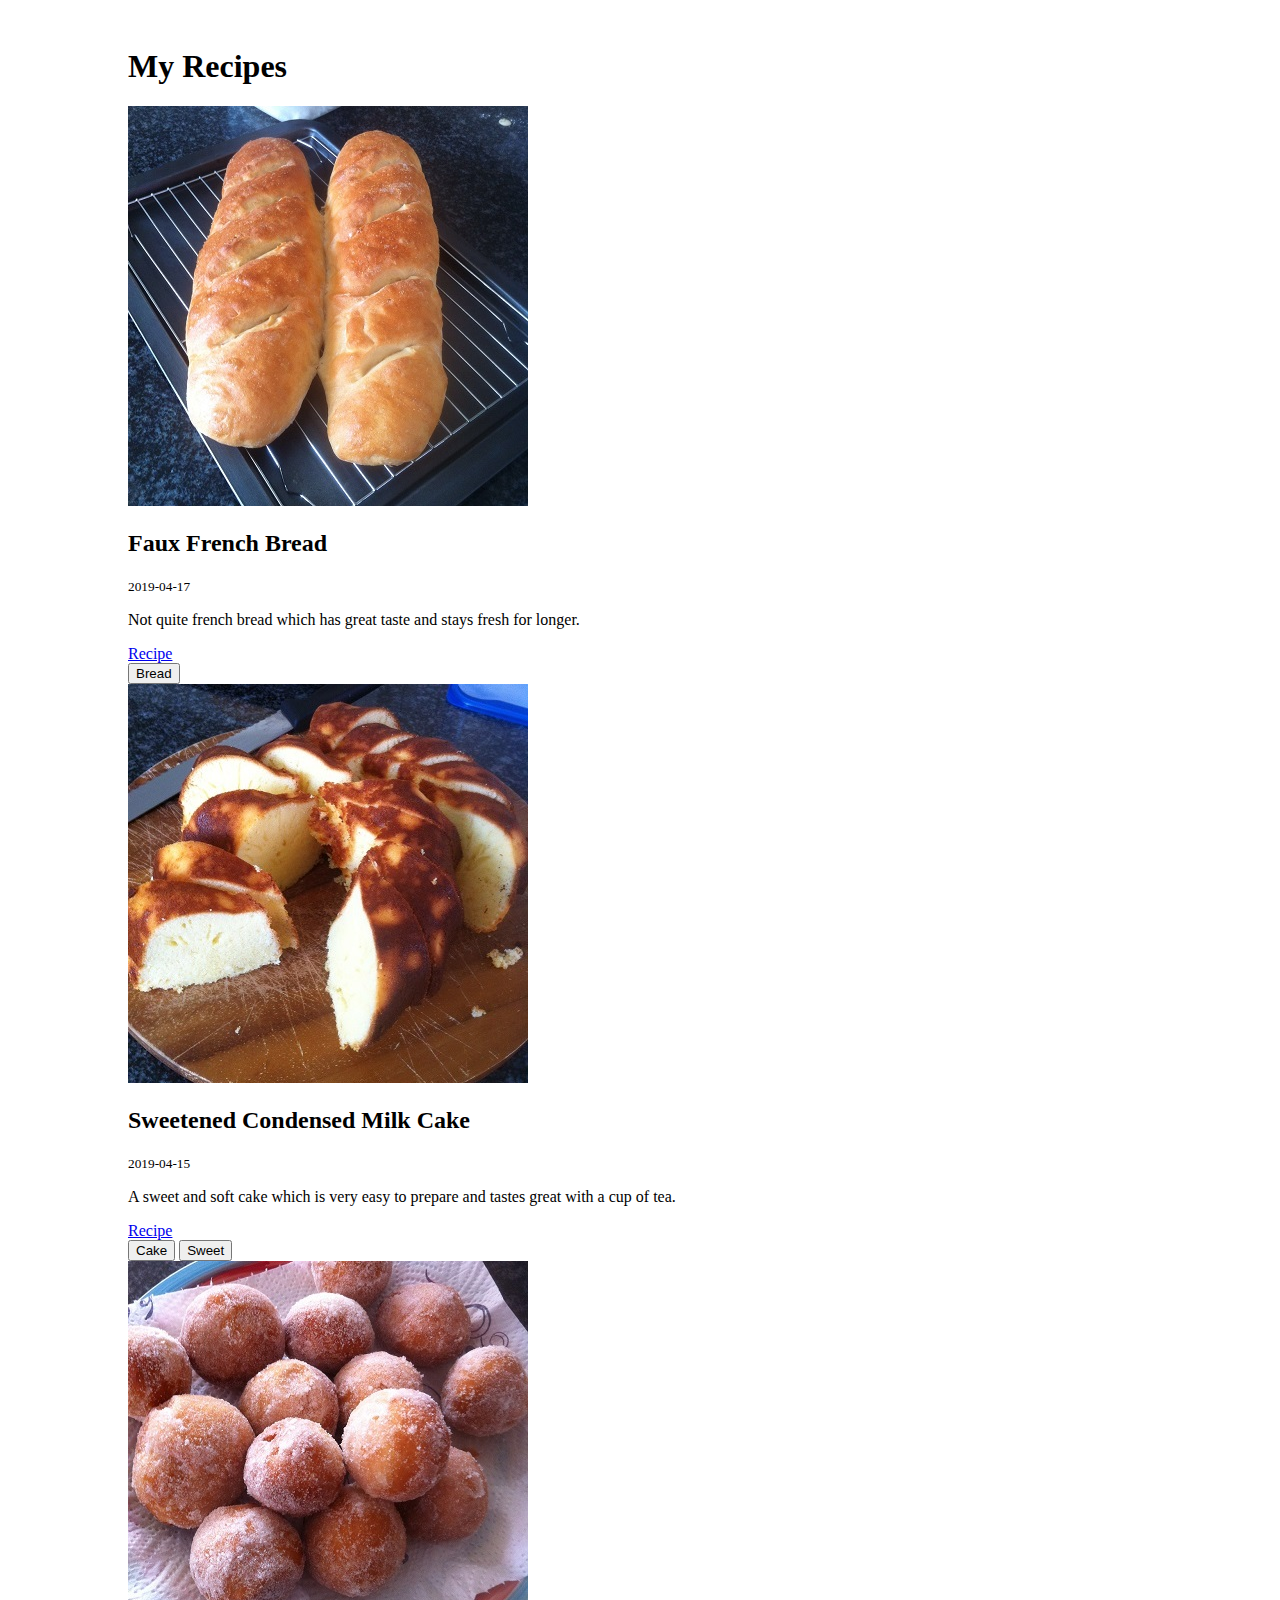
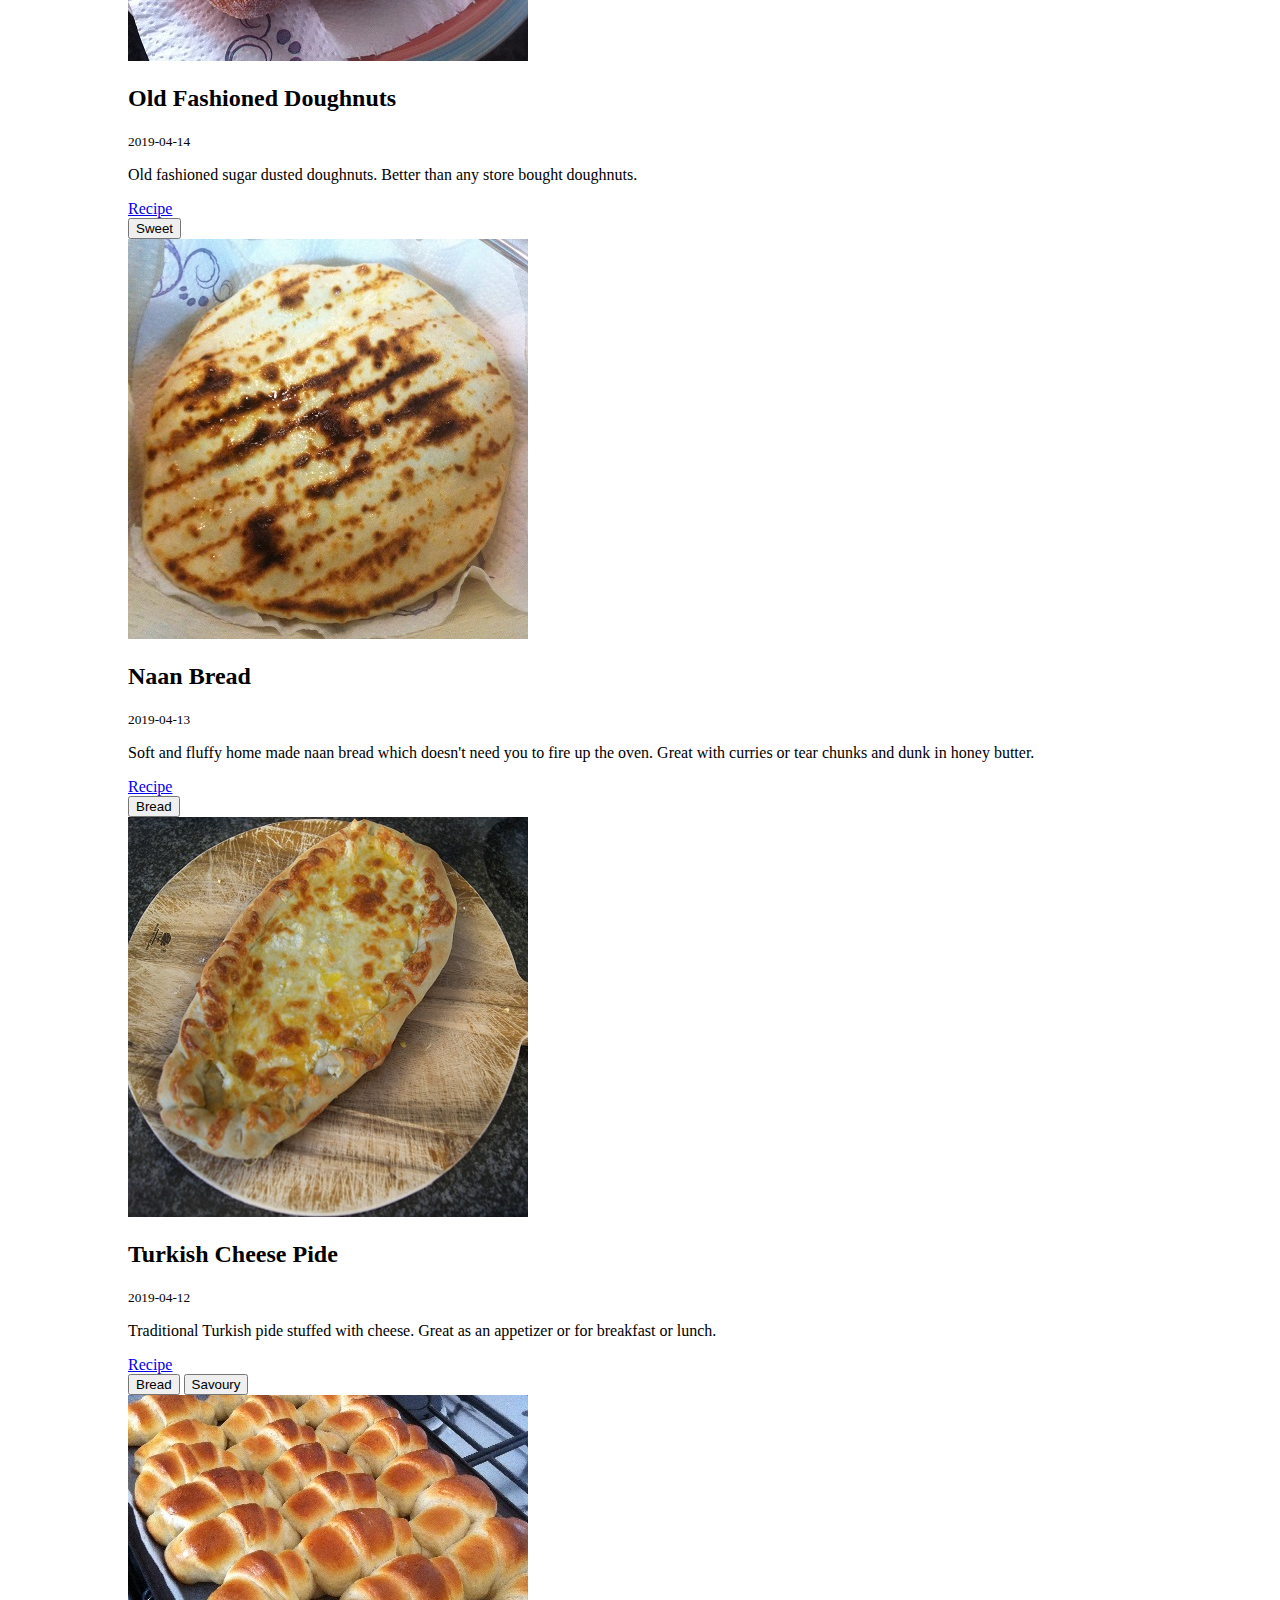
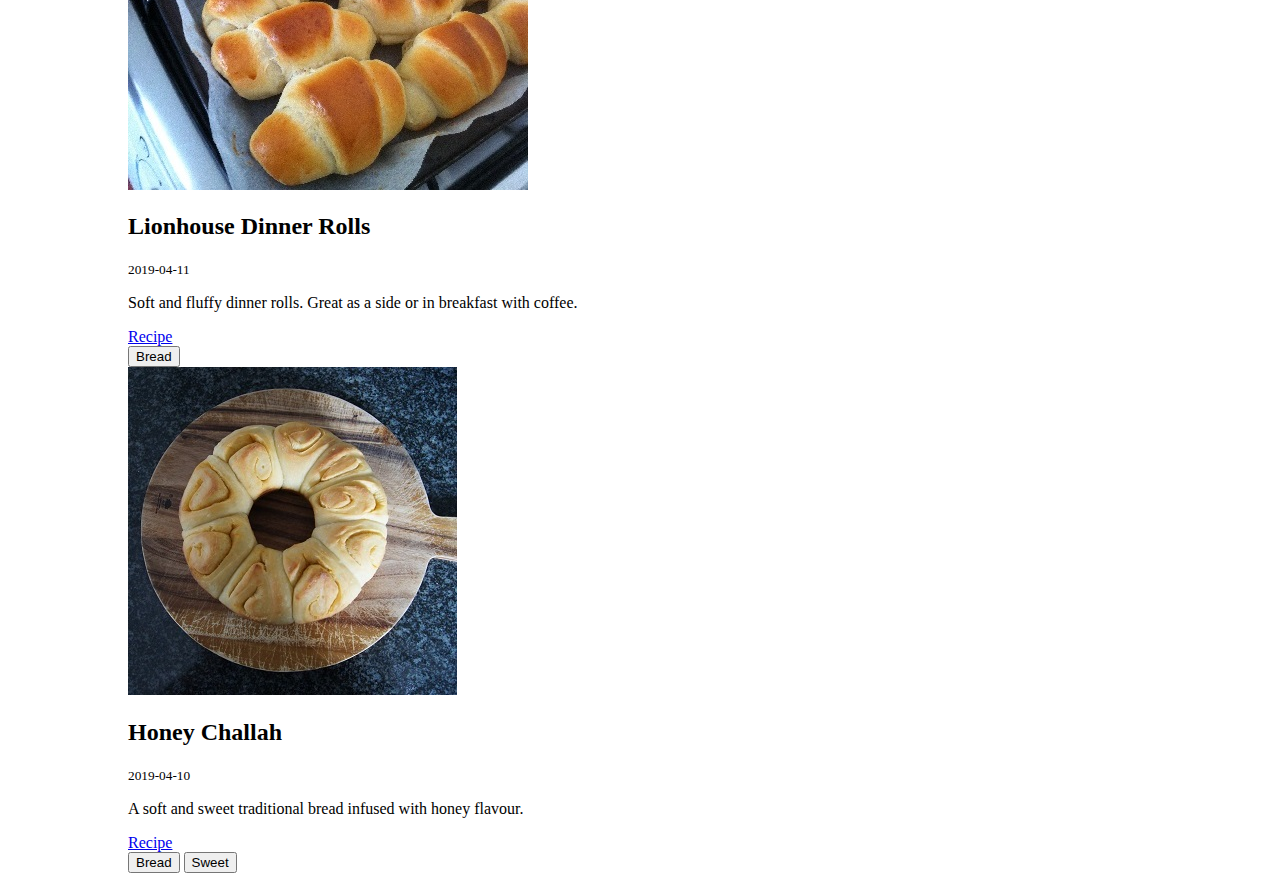
==== index.html @ b2ab105f "gh pages" ====
<!DOCTYPE html>

<html lang="en">
<head>
    <meta charset="UTF-8">
    <meta name="viewport" content="width=device-width, initial-scale=1.0">
    <meta http-equiv="X-UA-Compatible" content="ie=edge">
    <title>My Recipes</title>
    <style>
        .container {
            width: 80%;
            margin: auto;
            margin-top: 3em;
        }
    </style>
</head>
<body class="container">
    
    

<h1>My Recipes</h1>

<div class="flex three demo">



    <div>

        <article class="card">
            <header>
                <img src="img/bread.jpg">
            </header>
            <footer>
                <h2>Faux French Bread</h2>
                <small>2019-04-17</small>
                <p>
                    Not quite french bread which has great taste and stays fresh for longer.
                </p>
                <a class="button" href="posts/french-bread.html">Recipe</a>
                <br>
                
                
                    <button class="shyButton mybutton">Bread</button>
                
            </footer>
            
        </article>

    </div>




    <div>

        <article class="card">
            <header>
                <img src="img/cond-milk-cake.jpg">
            </header>
            <footer>
                <h2>Sweetened Condensed Milk Cake</h2>
                <small>2019-04-15</small>
                <p>
                    A sweet and soft cake which is very easy to prepare and tastes great with a cup of tea.
                </p>
                <a class="button" href="posts/condensed-milk-cake.html">Recipe</a>
                <br>
                
                
                    <button class="shyButton mybutton">Cake</button>
                
                    <button class="shyButton mybutton"> Sweet</button>
                
            </footer>
            
        </article>

    </div>




    <div>

        <article class="card">
            <header>
                <img src="img/doughnuts.jpg">
            </header>
            <footer>
                <h2>Old Fashioned Doughnuts</h2>
                <small>2019-04-14</small>
                <p>
                    Old fashioned sugar dusted doughnuts. Better than any store bought doughnuts.
                </p>
                <a class="button" href="posts/doughnuts.html">Recipe</a>
                <br>
                
                
                    <button class="shyButton mybutton">Sweet</button>
                
            </footer>
            
        </article>

    </div>




    <div>

        <article class="card">
            <header>
                <img src="img/naan.jpg">
            </header>
            <footer>
                <h2>Naan Bread</h2>
                <small>2019-04-13</small>
                <p>
                    Soft and fluffy home made naan bread which doesn't need you to fire up the oven. Great with curries or tear chunks and dunk in honey butter.
                </p>
                <a class="button" href="posts/naan.html">Recipe</a>
                <br>
                
                
                    <button class="shyButton mybutton">Bread</button>
                
            </footer>
            
        </article>

    </div>




    <div>

        <article class="card">
            <header>
                <img src="img/pide.jpg">
            </header>
            <footer>
                <h2>Turkish Cheese Pide</h2>
                <small>2019-04-12</small>
                <p>
                    Traditional Turkish pide stuffed with cheese. Great as an appetizer or for breakfast or lunch.
                </p>
                <a class="button" href="posts/turkish-pide.html">Recipe</a>
                <br>
                
                
                    <button class="shyButton mybutton">Bread</button>
                
                    <button class="shyButton mybutton"> Savoury</button>
                
            </footer>
            
        </article>

    </div>




    <div>

        <article class="card">
            <header>
                <img src="img/rolls.jpg">
            </header>
            <footer>
                <h2>Lionhouse Dinner Rolls</h2>
                <small>2019-04-11</small>
                <p>
                    Soft and fluffy dinner rolls. Great as a side or in breakfast with coffee.
                </p>
                <a class="button" href="posts/lionhouse-rolls.html">Recipe</a>
                <br>
                
                
                    <button class="shyButton mybutton">Bread</button>
                
            </footer>
            
        </article>

    </div>




    <div>

        <article class="card">
            <header>
                <img src="img/challah.jpg">
            </header>
            <footer>
                <h2>Honey Challah</h2>
                <small>2019-04-10</small>
                <p>
                    A soft and sweet traditional bread infused with honey flavour.
                </p>
                <a class="button" href="posts/honey-challah.html">Recipe</a>
                <br>
                
                
                    <button class="shyButton mybutton">Bread</button>
                
                    <button class="shyButton mybutton"> Sweet</button>
                
            </footer>
            
        </article>

    </div>




</div>



    <br>

</body>
</html>
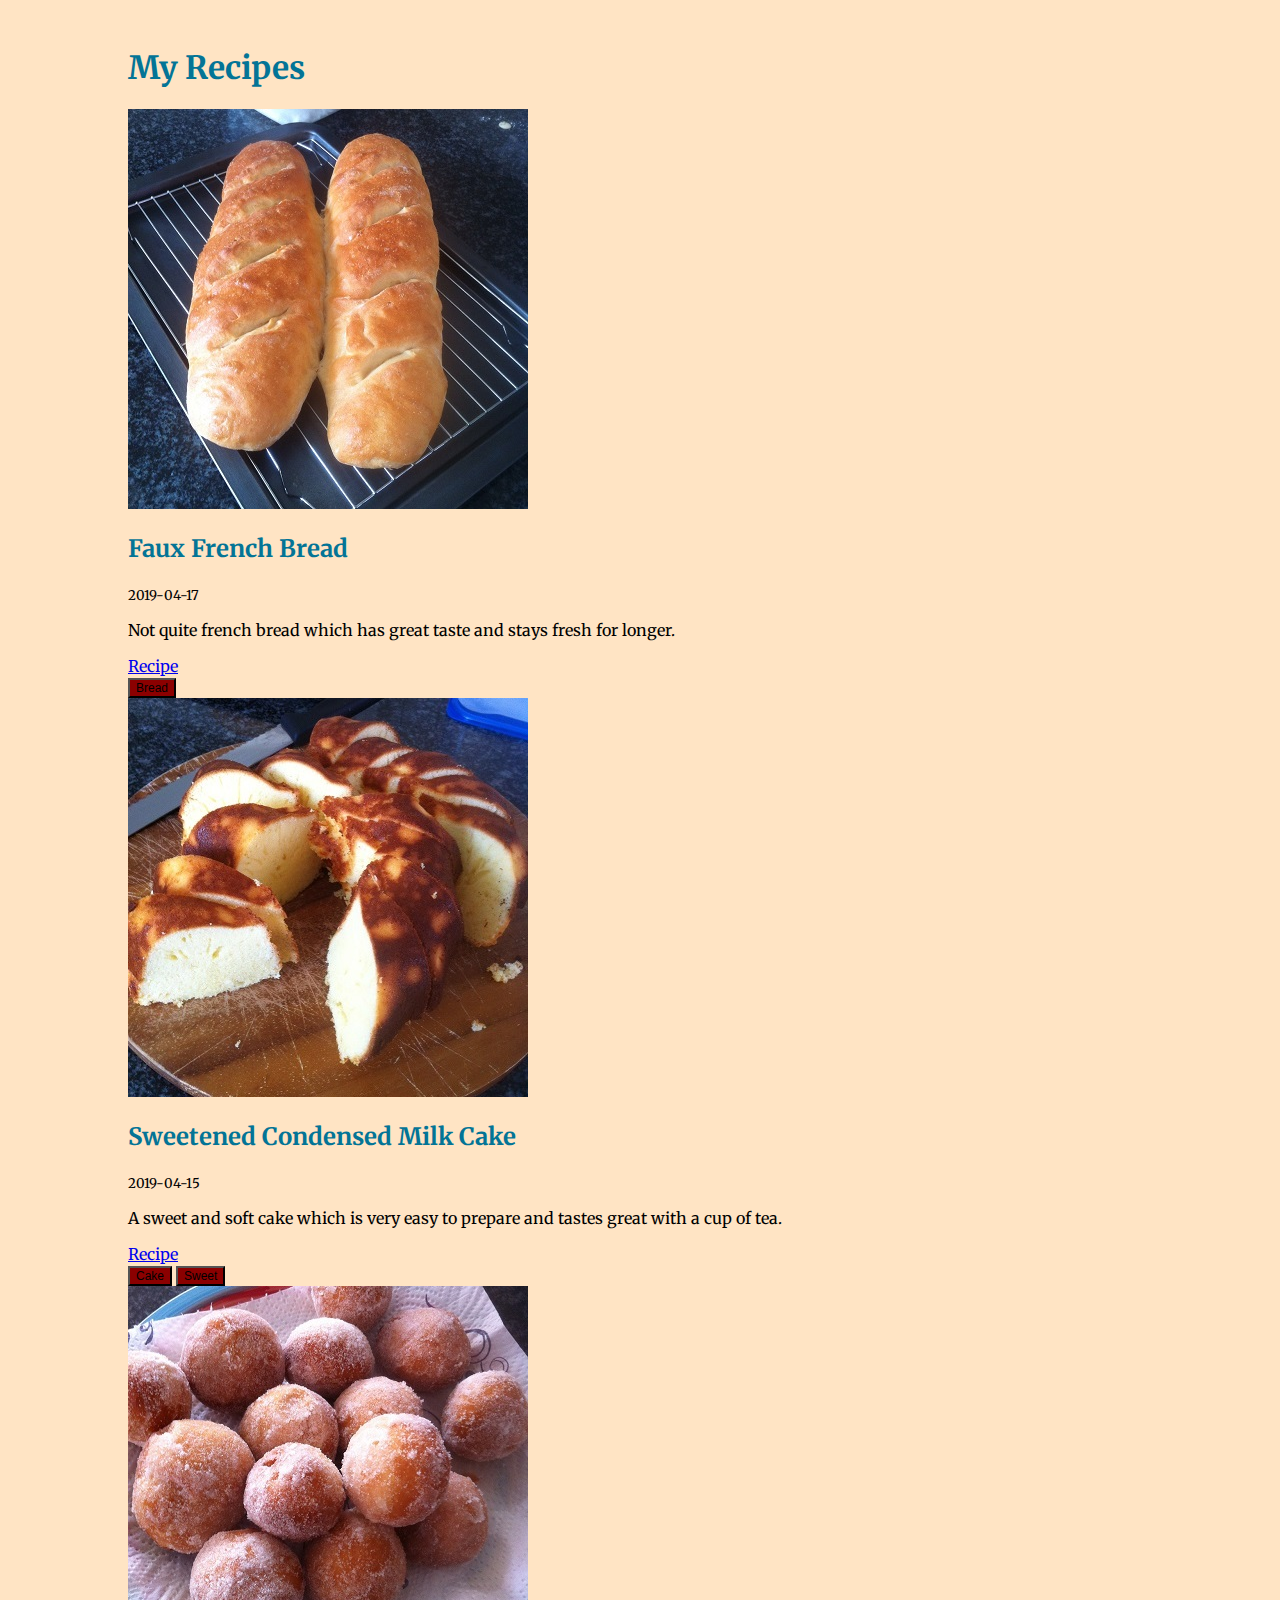
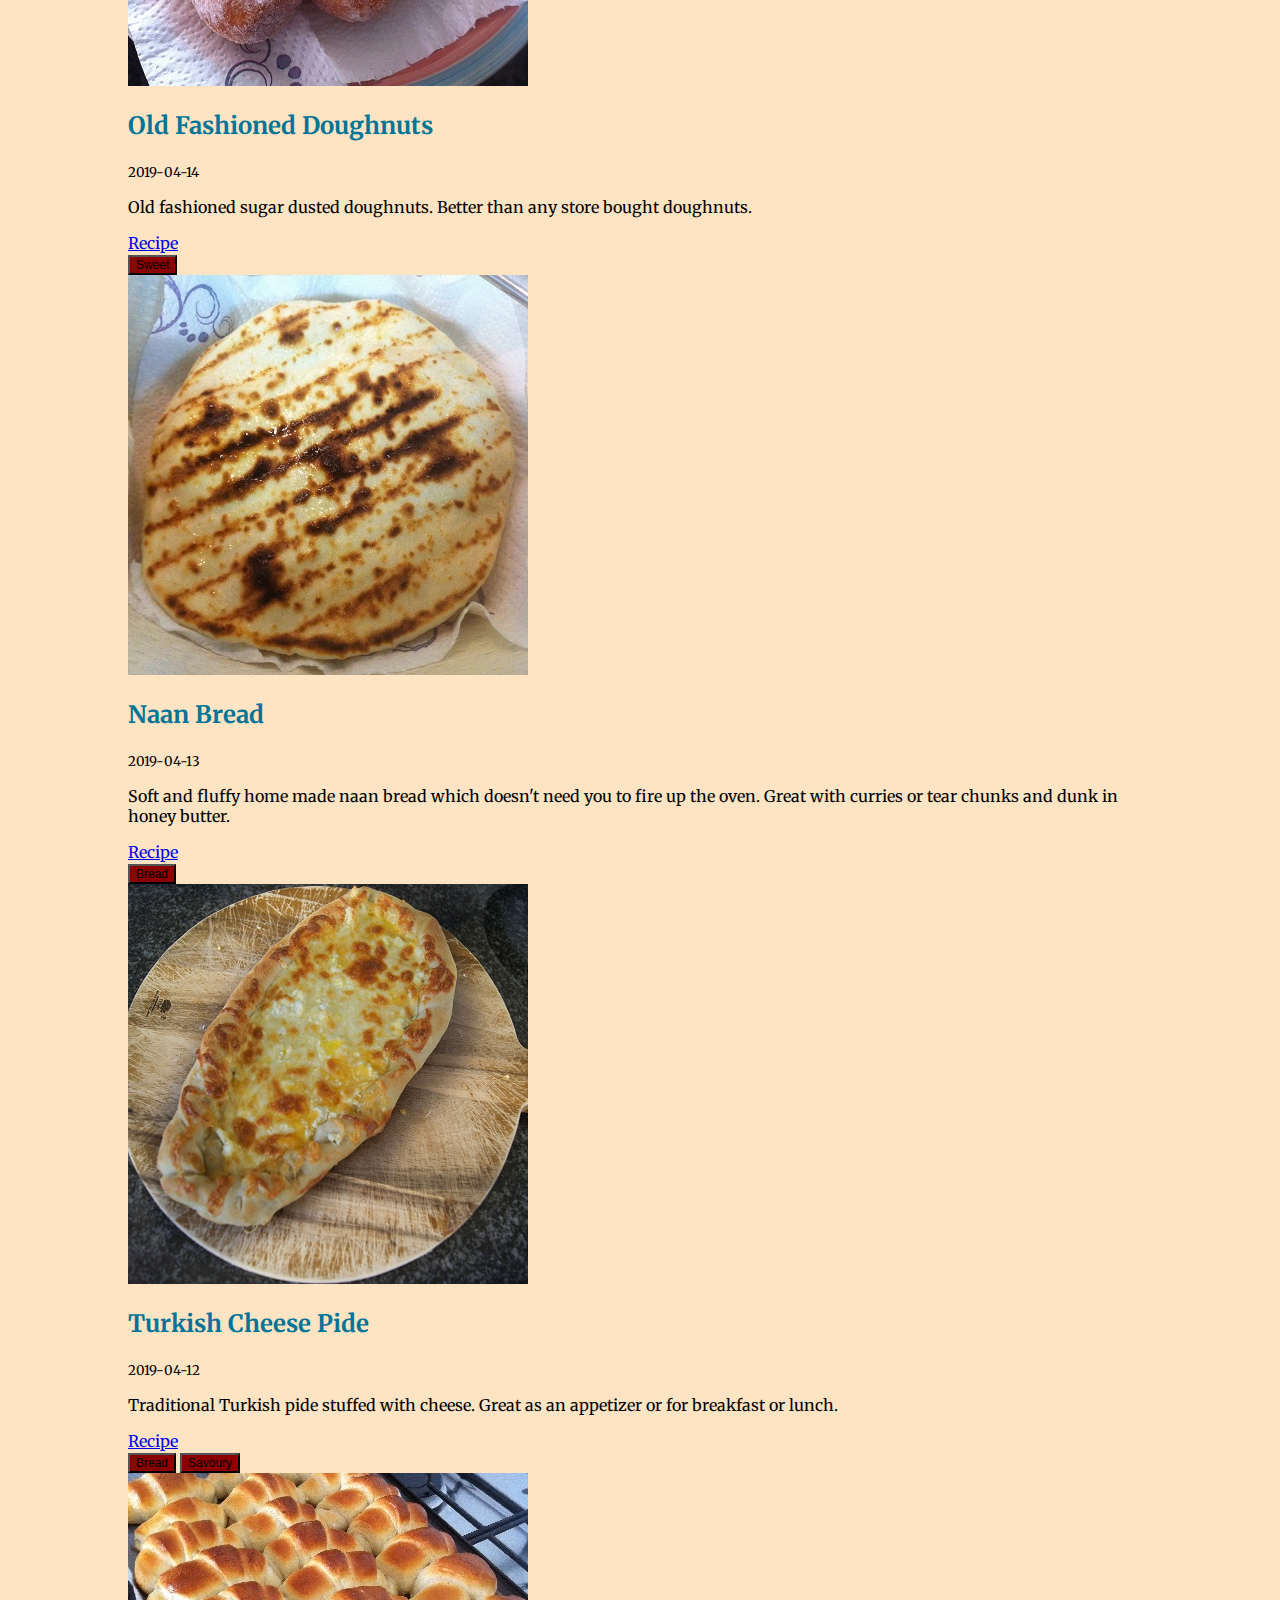
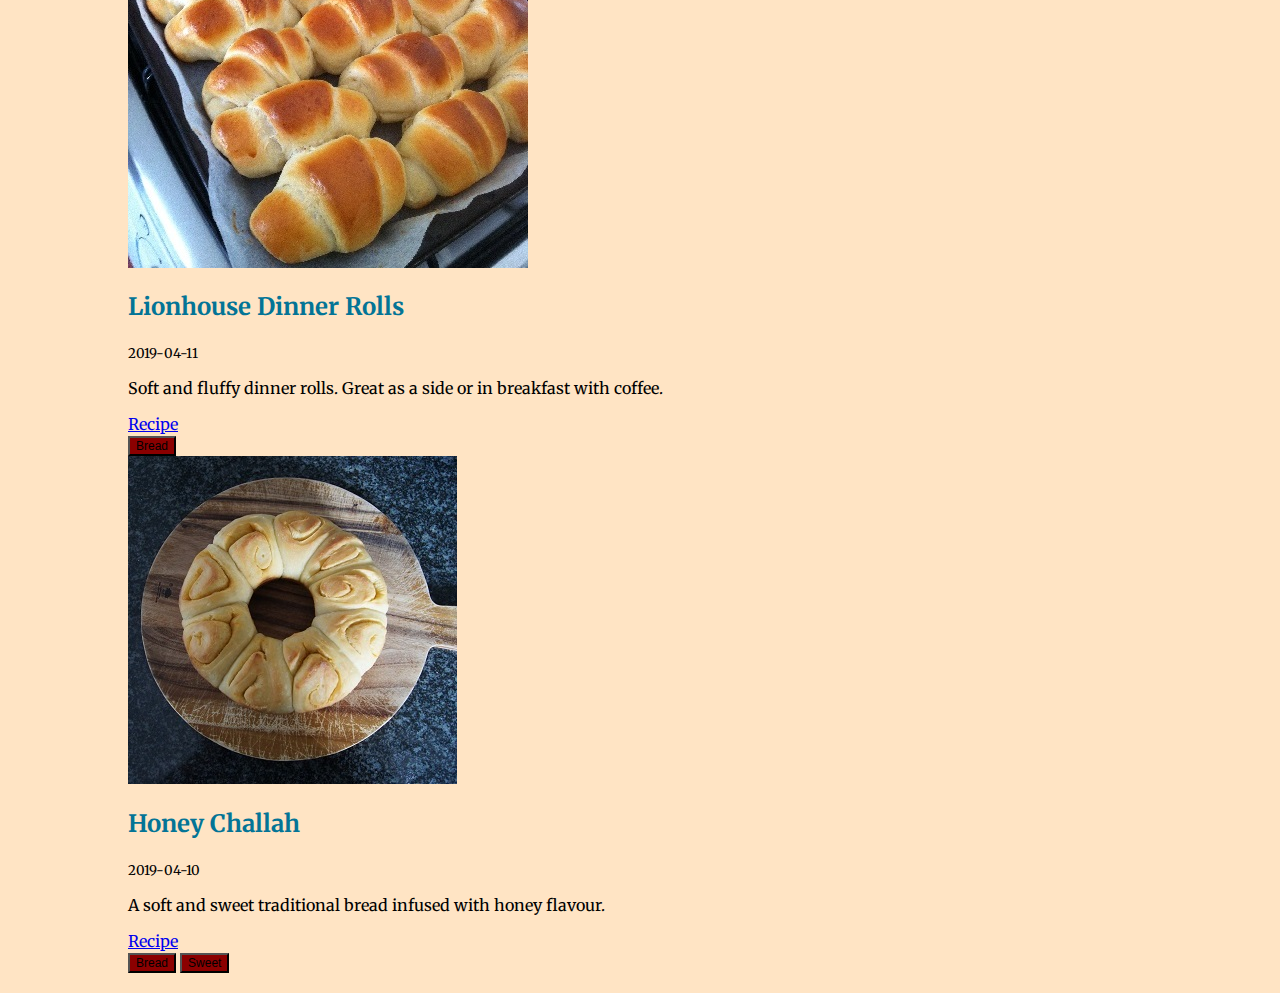
==== commit 9cced2a6: "scss" ====
--- a/index.html
+++ b/index.html
@@ -5,14 +5,9 @@
     <meta charset="UTF-8">
     <meta name="viewport" content="width=device-width, initial-scale=1.0">
     <meta http-equiv="X-UA-Compatible" content="ie=edge">
+    <link href="https://fonts.googleapis.com/css?family=Merriweather:400,700&display=swap" rel="stylesheet">
     <title>My Recipes</title>
-    <style>
-        .container {
-            width: 80%;
-            margin: auto;
-            margin-top: 3em;
-        }
-    </style>
+    <link rel="stylesheet" href="css/styles.min.css">
 </head>
 <body class="container">
     
@@ -20,7 +15,7 @@
 
 <h1>My Recipes</h1>
 
-<div class="flex three demo">
+<div class="col-3">
 
 
 
@@ -30,7 +25,7 @@
             <header>
                 <img src="img/bread.jpg">
             </header>
-            <footer>
+            <main>
                 <h2>Faux French Bread</h2>
                 <small>2019-04-17</small>
                 <p>
@@ -42,7 +37,7 @@
                 
                     <button class="shyButton mybutton">Bread</button>
                 
-            </footer>
+            </main>
             
         </article>
 
@@ -57,7 +52,7 @@
             <header>
                 <img src="img/cond-milk-cake.jpg">
             </header>
-            <footer>
+            <main>
                 <h2>Sweetened Condensed Milk Cake</h2>
                 <small>2019-04-15</small>
                 <p>
@@ -71,7 +66,7 @@
                 
                     <button class="shyButton mybutton"> Sweet</button>
                 
-            </footer>
+            </main>
             
         </article>
 
@@ -86,7 +81,7 @@
             <header>
                 <img src="img/doughnuts.jpg">
             </header>
-            <footer>
+            <main>
                 <h2>Old Fashioned Doughnuts</h2>
                 <small>2019-04-14</small>
                 <p>
@@ -98,7 +93,7 @@
                 
                     <button class="shyButton mybutton">Sweet</button>
                 
-            </footer>
+            </main>
             
         </article>
 
@@ -113,7 +108,7 @@
             <header>
                 <img src="img/naan.jpg">
             </header>
-            <footer>
+            <main>
                 <h2>Naan Bread</h2>
                 <small>2019-04-13</small>
                 <p>
@@ -125,7 +120,7 @@
                 
                     <button class="shyButton mybutton">Bread</button>
                 
-            </footer>
+            </main>
             
         </article>
 
@@ -140,7 +135,7 @@
             <header>
                 <img src="img/pide.jpg">
             </header>
-            <footer>
+            <main>
                 <h2>Turkish Cheese Pide</h2>
                 <small>2019-04-12</small>
                 <p>
@@ -154,7 +149,7 @@
                 
                     <button class="shyButton mybutton"> Savoury</button>
                 
-            </footer>
+            </main>
             
         </article>
 
@@ -169,7 +164,7 @@
             <header>
                 <img src="img/rolls.jpg">
             </header>
-            <footer>
+            <main>
                 <h2>Lionhouse Dinner Rolls</h2>
                 <small>2019-04-11</small>
                 <p>
@@ -181,7 +176,7 @@
                 
                     <button class="shyButton mybutton">Bread</button>
                 
-            </footer>
+            </main>
             
         </article>
 
@@ -196,7 +191,7 @@
             <header>
                 <img src="img/challah.jpg">
             </header>
-            <footer>
+            <main>
                 <h2>Honey Challah</h2>
                 <small>2019-04-10</small>
                 <p>
@@ -210,7 +205,7 @@
                 
                     <button class="shyButton mybutton"> Sweet</button>
                 
-            </footer>
+            </main>
             
         </article>
 
--- a/css/styles.min.css
+++ b/css/styles.min.css
@@ -0,0 +1,2 @@
+@media screen and (min-width: 37.5em){display:-ms-grid;display:grid;-ms-grid-columns:1fr 1fr 1fr;grid-template-columns:1fr 1fr 1fr}body{background-color:bisque;font-family:"Merriweather",serif}h1,h2,h3{color:#037496}.container{width:80%;margin:auto;margin-top:3em}img{max-width:100%;height:auto}.mybutton{background-color:darkred;font-size:0.75em}
+/*# sourceMappingURL=styles.min.css.map */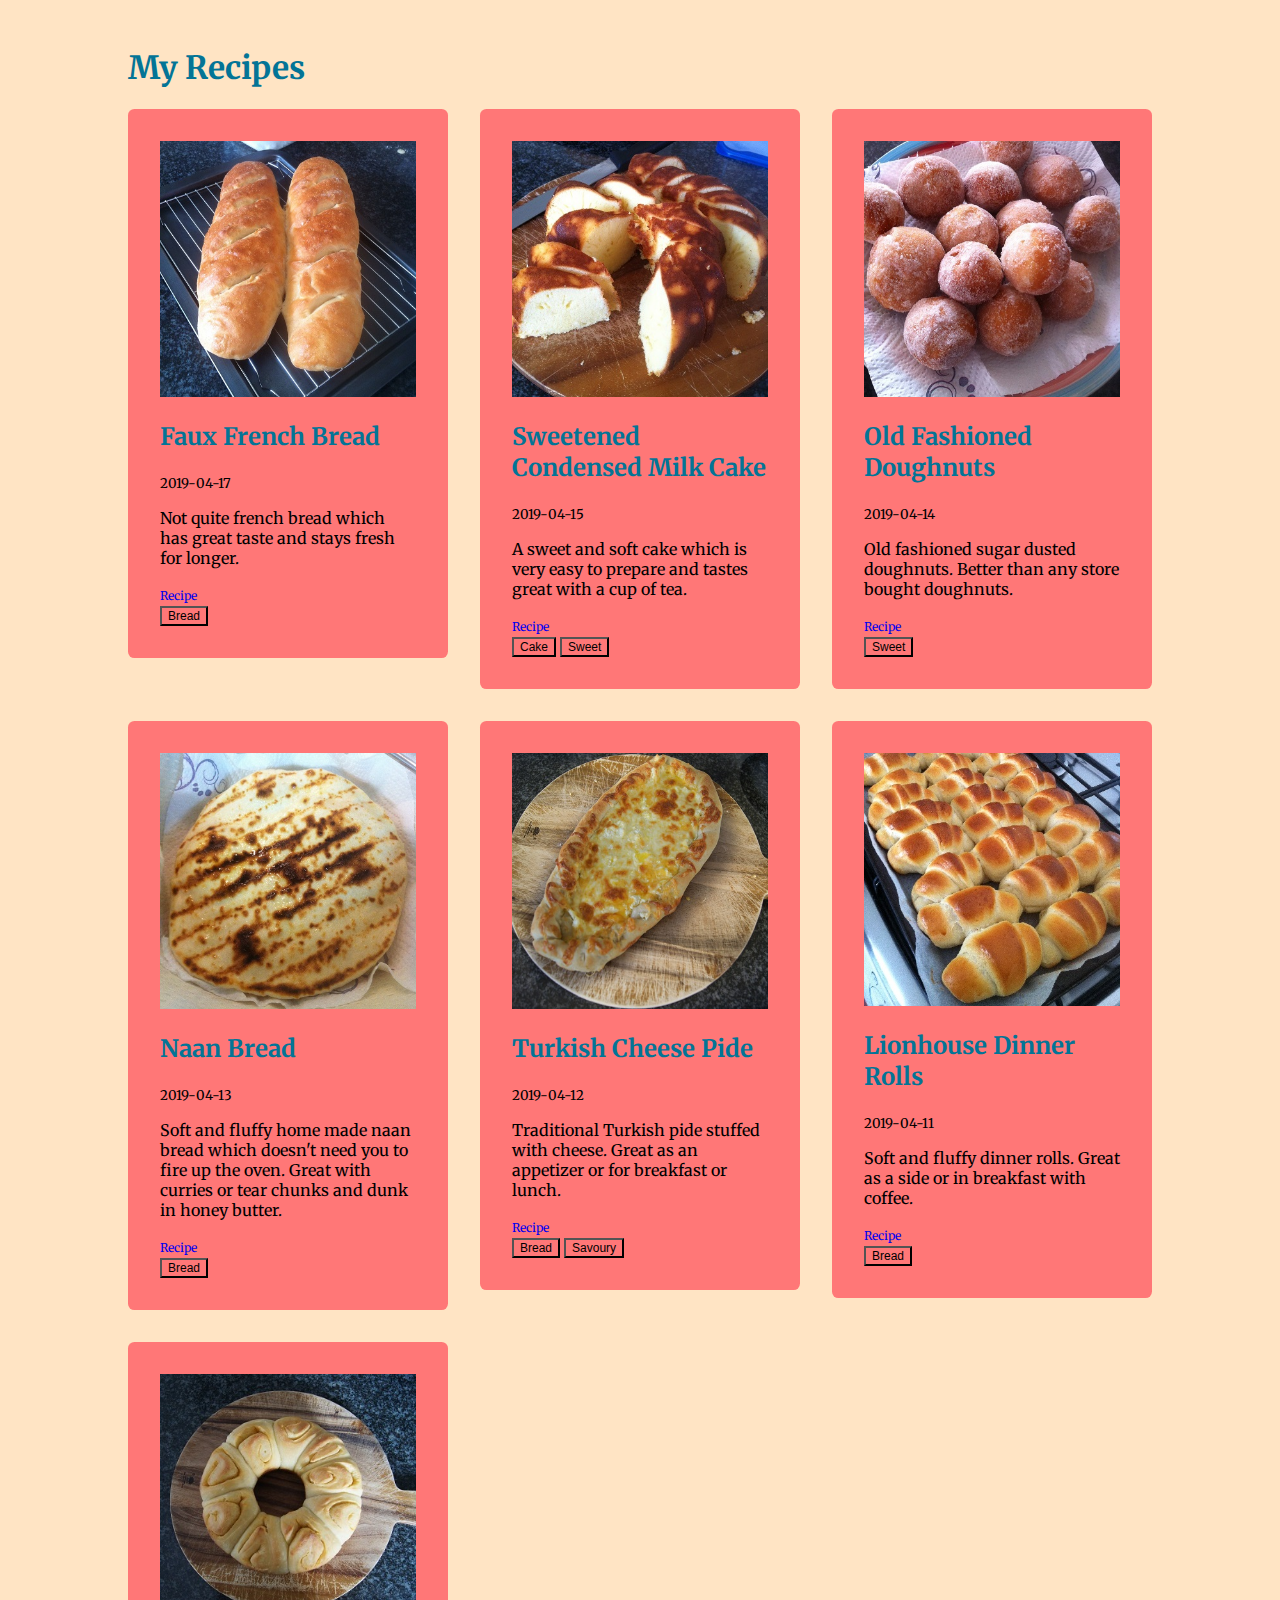
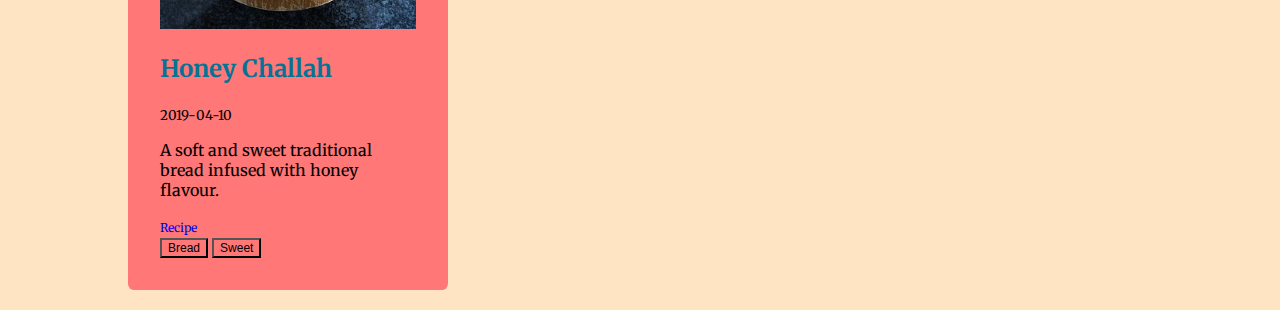
==== commit ecaa8109: "breyting" ====
--- a/index.html
+++ b/index.html
@@ -31,7 +31,7 @@
                 <p>
                     Not quite french bread which has great taste and stays fresh for longer.
                 </p>
-                <a class="button" href="posts/french-bread.html">Recipe</a>
+                <a class="mybutton" href="posts/french-bread.html">Recipe</a>
                 <br>
                 
                 
@@ -58,7 +58,7 @@
                 <p>
                     A sweet and soft cake which is very easy to prepare and tastes great with a cup of tea.
                 </p>
-                <a class="button" href="posts/condensed-milk-cake.html">Recipe</a>
+                <a class="mybutton" href="posts/condensed-milk-cake.html">Recipe</a>
                 <br>
                 
                 
@@ -87,7 +87,7 @@
                 <p>
                     Old fashioned sugar dusted doughnuts. Better than any store bought doughnuts.
                 </p>
-                <a class="button" href="posts/doughnuts.html">Recipe</a>
+                <a class="mybutton" href="posts/doughnuts.html">Recipe</a>
                 <br>
                 
                 
@@ -114,7 +114,7 @@
                 <p>
                     Soft and fluffy home made naan bread which doesn't need you to fire up the oven. Great with curries or tear chunks and dunk in honey butter.
                 </p>
-                <a class="button" href="posts/naan.html">Recipe</a>
+                <a class="mybutton" href="posts/naan.html">Recipe</a>
                 <br>
                 
                 
@@ -141,7 +141,7 @@
                 <p>
                     Traditional Turkish pide stuffed with cheese. Great as an appetizer or for breakfast or lunch.
                 </p>
-                <a class="button" href="posts/turkish-pide.html">Recipe</a>
+                <a class="mybutton" href="posts/turkish-pide.html">Recipe</a>
                 <br>
                 
                 
@@ -170,7 +170,7 @@
                 <p>
                     Soft and fluffy dinner rolls. Great as a side or in breakfast with coffee.
                 </p>
-                <a class="button" href="posts/lionhouse-rolls.html">Recipe</a>
+                <a class="mybutton" href="posts/lionhouse-rolls.html">Recipe</a>
                 <br>
                 
                 
@@ -197,7 +197,7 @@
                 <p>
                     A soft and sweet traditional bread infused with honey flavour.
                 </p>
-                <a class="button" href="posts/honey-challah.html">Recipe</a>
+                <a class="mybutton" href="posts/honey-challah.html">Recipe</a>
                 <br>
                 
                 
--- a/css/styles.min.css
+++ b/css/styles.min.css
@@ -1,2 +1,2 @@
-@media screen and (min-width: 37.5em){display:-ms-grid;display:grid;-ms-grid-columns:1fr 1fr 1fr;grid-template-columns:1fr 1fr 1fr}body{background-color:bisque;font-family:"Merriweather",serif}h1,h2,h3{color:#037496}.container{width:80%;margin:auto;margin-top:3em}img{max-width:100%;height:auto}.mybutton{background-color:darkred;font-size:0.75em}
+.col-2{display:-ms-grid;display:grid;-ms-grid-columns:1fr 1fr;grid-template-columns:1fr 1fr;grid-gap:2em}.col-3{display:-ms-grid;display:grid;-ms-grid-columns:1fr 1fr 1fr;grid-template-columns:1fr 1fr 1fr;grid-gap:2em}@media screen and (min-width: 37.5em){.col-2{display:-ms-grid;display:grid;-ms-grid-columns:1fr 1fr;grid-template-columns:1fr 1fr;grid-gap:2em}.col-3{display:-ms-grid;display:grid;-ms-grid-columns:1fr 1fr 1fr;grid-template-columns:1fr 1fr 1fr;grid-gap:2em}}@media screen and (min-width: 60em){.col-2{display:-ms-grid;display:grid;-ms-grid-columns:1fr 1fr;grid-template-columns:1fr 1fr;grid-gap:2em}.col-3{display:-ms-grid;display:grid;-ms-grid-columns:1fr 1fr 1fr;grid-template-columns:1fr 1fr 1fr;grid-gap:2em}}body{background-color:bisque;font-family:"Merriweather",serif}h1,h2,h3{color:#037496}.container{width:80%;margin:auto;margin-top:3em}img{max-width:100%;height:auto}.mybutton{background-color:#f77;font-size:0.75em;text-decoration:none}.card{background-color:#f77;border-radius:.4em;padding:2em}
 /*# sourceMappingURL=styles.min.css.map */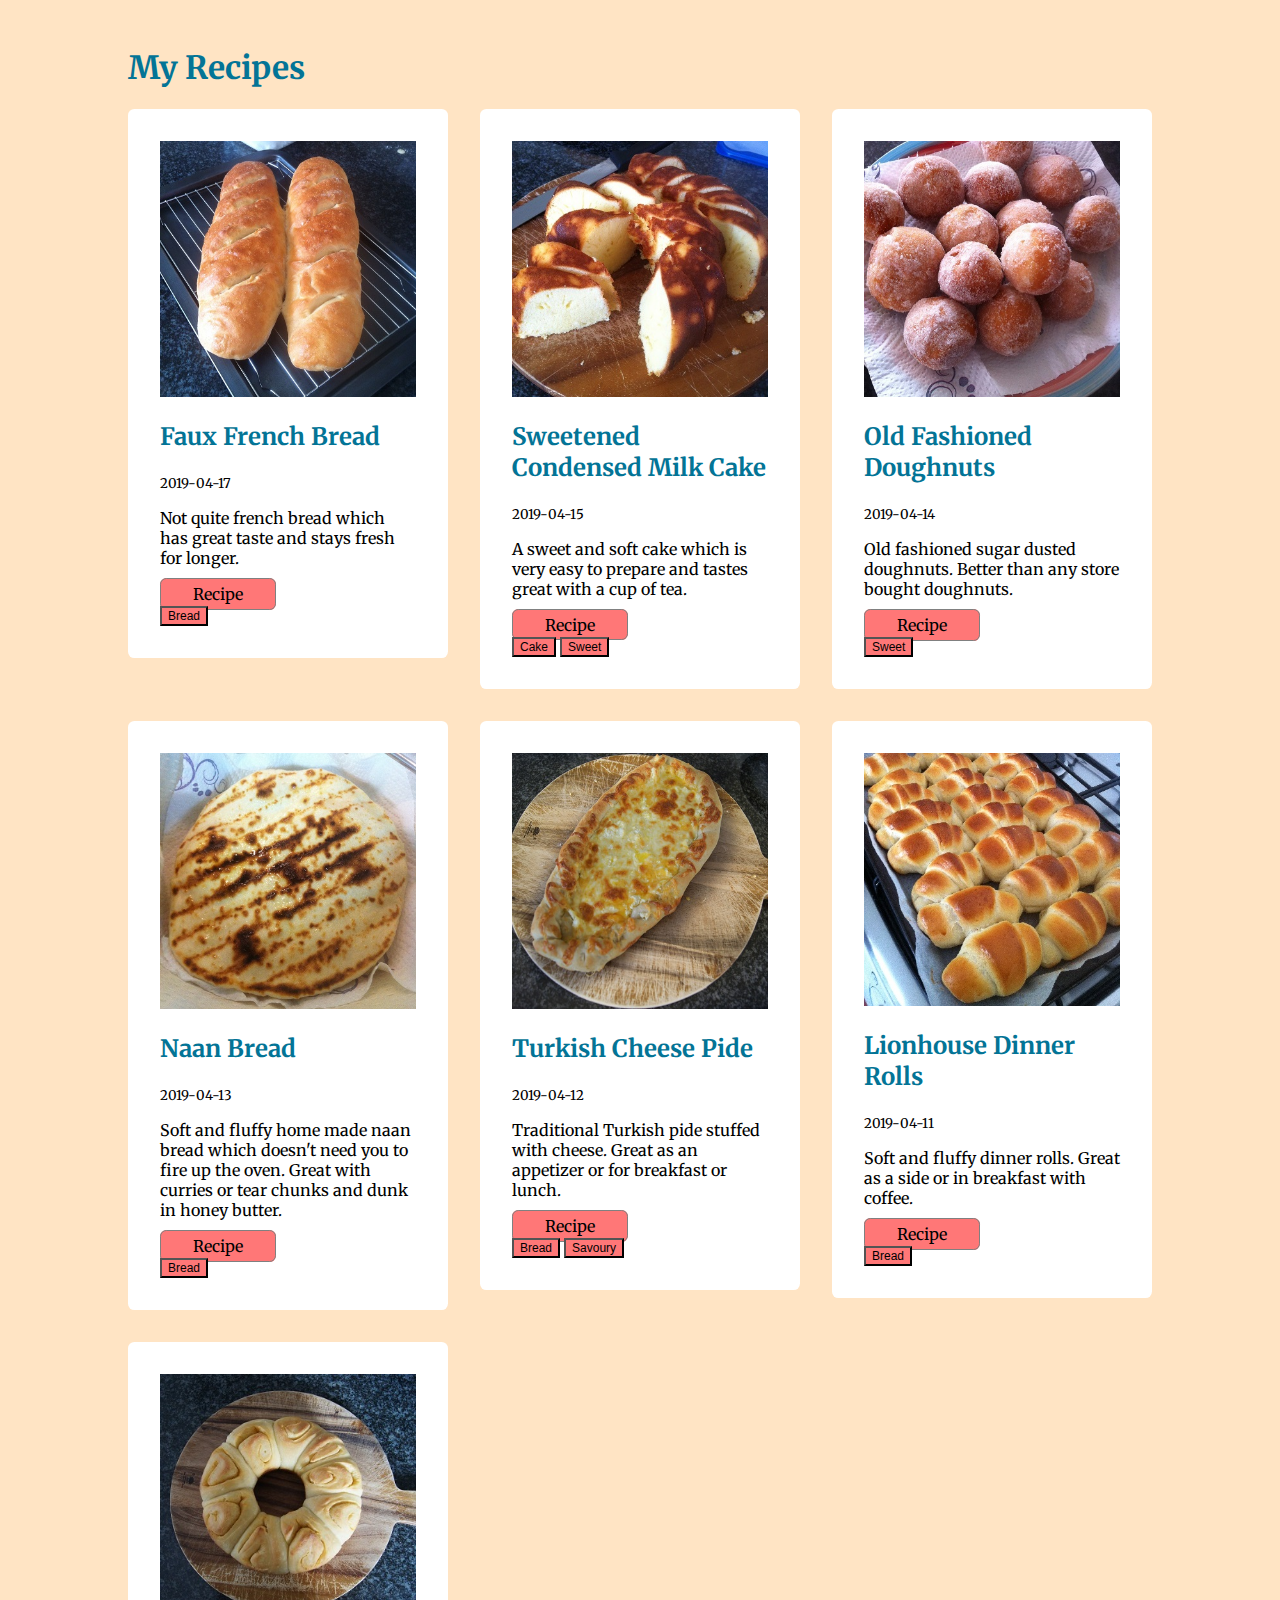
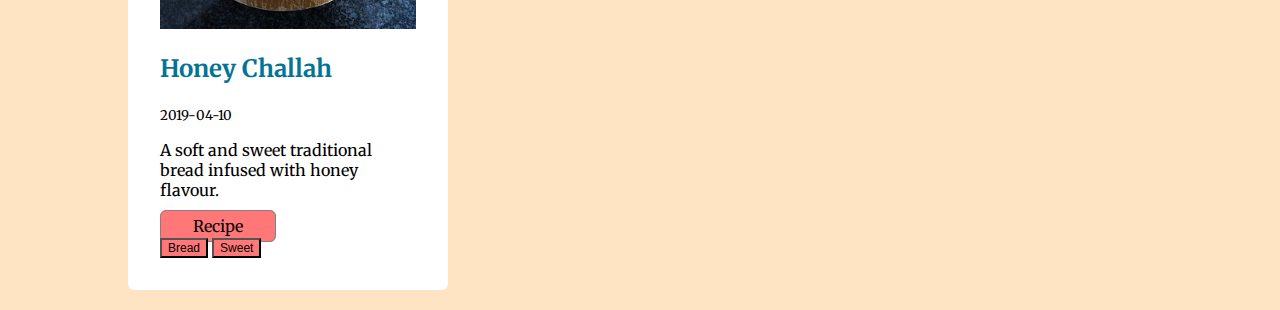
==== commit 5d46aaae: "breytingar" ====
--- a/index.html
+++ b/index.html
@@ -31,7 +31,7 @@
                 <p>
                     Not quite french bread which has great taste and stays fresh for longer.
                 </p>
-                <a class="mybutton" href="posts/french-bread.html">Recipe</a>
+                <a class="button" href="posts/french-bread.html">Recipe</a>
                 <br>
                 
                 
@@ -58,7 +58,7 @@
                 <p>
                     A sweet and soft cake which is very easy to prepare and tastes great with a cup of tea.
                 </p>
-                <a class="mybutton" href="posts/condensed-milk-cake.html">Recipe</a>
+                <a class="button" href="posts/condensed-milk-cake.html">Recipe</a>
                 <br>
                 
                 
@@ -87,7 +87,7 @@
                 <p>
                     Old fashioned sugar dusted doughnuts. Better than any store bought doughnuts.
                 </p>
-                <a class="mybutton" href="posts/doughnuts.html">Recipe</a>
+                <a class="button" href="posts/doughnuts.html">Recipe</a>
                 <br>
                 
                 
@@ -114,7 +114,7 @@
                 <p>
                     Soft and fluffy home made naan bread which doesn't need you to fire up the oven. Great with curries or tear chunks and dunk in honey butter.
                 </p>
-                <a class="mybutton" href="posts/naan.html">Recipe</a>
+                <a class="button" href="posts/naan.html">Recipe</a>
                 <br>
                 
                 
@@ -141,7 +141,7 @@
                 <p>
                     Traditional Turkish pide stuffed with cheese. Great as an appetizer or for breakfast or lunch.
                 </p>
-                <a class="mybutton" href="posts/turkish-pide.html">Recipe</a>
+                <a class="button" href="posts/turkish-pide.html">Recipe</a>
                 <br>
                 
                 
@@ -170,7 +170,7 @@
                 <p>
                     Soft and fluffy dinner rolls. Great as a side or in breakfast with coffee.
                 </p>
-                <a class="mybutton" href="posts/lionhouse-rolls.html">Recipe</a>
+                <a class="button" href="posts/lionhouse-rolls.html">Recipe</a>
                 <br>
                 
                 
@@ -197,7 +197,7 @@
                 <p>
                     A soft and sweet traditional bread infused with honey flavour.
                 </p>
-                <a class="mybutton" href="posts/honey-challah.html">Recipe</a>
+                <a class="button" href="posts/honey-challah.html">Recipe</a>
                 <br>
                 
                 
--- a/css/styles.min.css
+++ b/css/styles.min.css
@@ -1,2 +1,2 @@
-.col-2{display:-ms-grid;display:grid;-ms-grid-columns:1fr 1fr;grid-template-columns:1fr 1fr;grid-gap:2em}.col-3{display:-ms-grid;display:grid;-ms-grid-columns:1fr 1fr 1fr;grid-template-columns:1fr 1fr 1fr;grid-gap:2em}@media screen and (min-width: 37.5em){.col-2{display:-ms-grid;display:grid;-ms-grid-columns:1fr 1fr;grid-template-columns:1fr 1fr;grid-gap:2em}.col-3{display:-ms-grid;display:grid;-ms-grid-columns:1fr 1fr 1fr;grid-template-columns:1fr 1fr 1fr;grid-gap:2em}}@media screen and (min-width: 60em){.col-2{display:-ms-grid;display:grid;-ms-grid-columns:1fr 1fr;grid-template-columns:1fr 1fr;grid-gap:2em}.col-3{display:-ms-grid;display:grid;-ms-grid-columns:1fr 1fr 1fr;grid-template-columns:1fr 1fr 1fr;grid-gap:2em}}body{background-color:bisque;font-family:"Merriweather",serif}h1,h2,h3{color:#037496}.container{width:80%;margin:auto;margin-top:3em}img{max-width:100%;height:auto}.mybutton{background-color:#f77;font-size:0.75em;text-decoration:none}.card{background-color:#f77;border-radius:.4em;padding:2em}
+.container{max-width:80%;margin:0 auto}@media screen and (min-width: 37.5em){.col-2{display:-ms-grid;display:grid;-ms-grid-columns:1fr 1fr;grid-template-columns:1fr 1fr;grid-gap:2em}.col-3{display:-ms-grid;display:grid;-ms-grid-columns:1fr 1fr 1fr;grid-template-columns:1fr 1fr 1fr;grid-gap:2em}}@media screen and (min-width: 60em){.col-2{display:-ms-grid;display:grid;-ms-grid-columns:1fr 1fr;grid-template-columns:1fr 1fr;grid-gap:2em}.col-3{display:-ms-grid;display:grid;-ms-grid-columns:1fr 1fr 1fr;grid-template-columns:1fr 1fr 1fr;grid-gap:2em}}body{background-color:bisque;font-family:"Merriweather",serif}h1,h2,h3{color:#037496}.container{width:80%;margin:auto;margin-top:3em}img{max-width:100%;height:auto}.mybutton{background-color:#f77;font-size:0.75em;text-decoration:none}.card{background-color:white;border-radius:.4em;padding:2em}.button{background-color:#f77;text-decoration:none;border:1px solid gray;border-radius:.4em;padding:.3em;padding-left:2em;padding-right:2em;color:black}
 /*# sourceMappingURL=styles.min.css.map */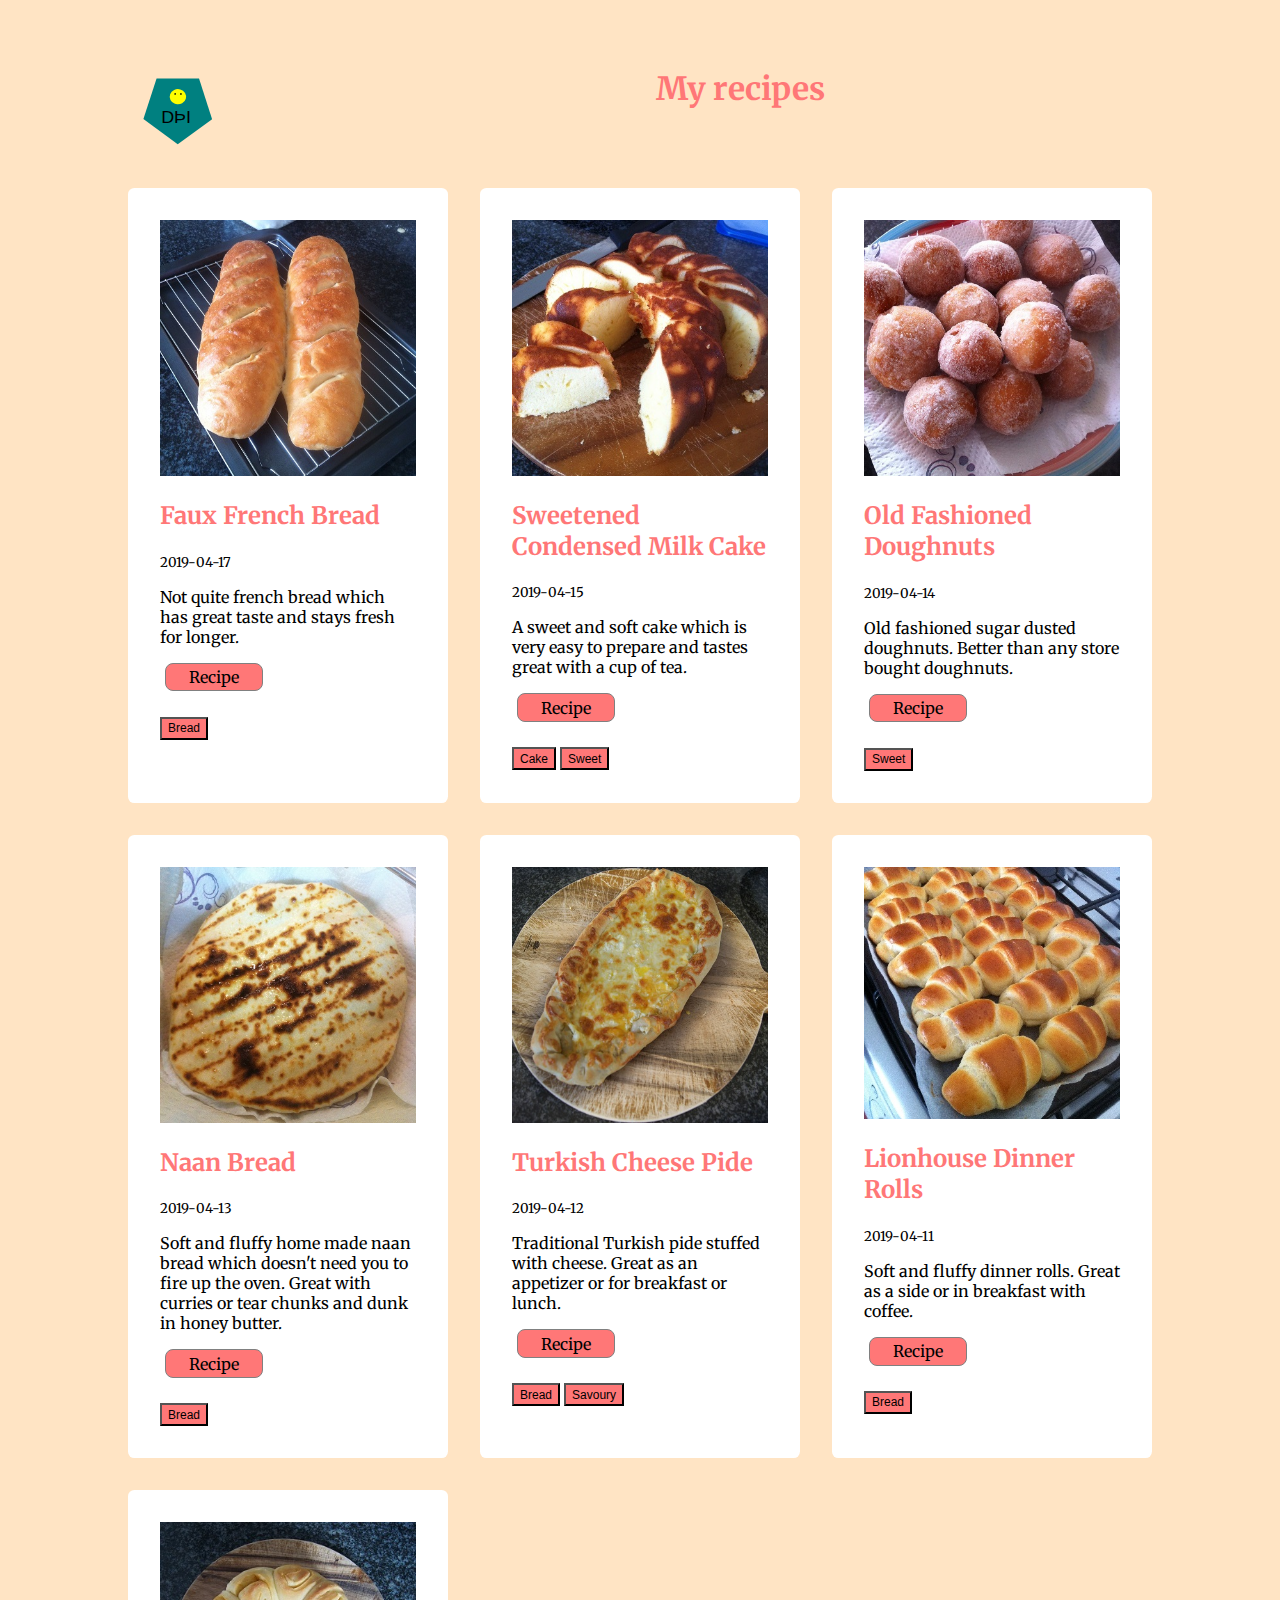
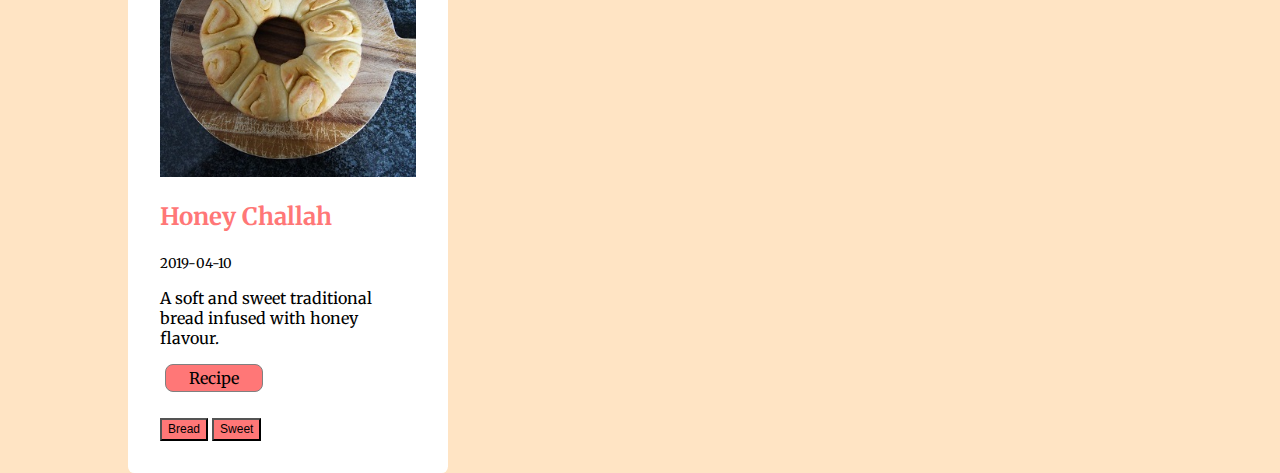
==== commit 0768f706: "breytingar" ====
--- a/index.html
+++ b/index.html
@@ -10,18 +10,18 @@
     <link rel="stylesheet" href="css/styles.min.css">
 </head>
 <body class="container">
+    <div class="col-2">
+        <img class="image" src="image/logoForWeb.svg" alt="">
+        <h1>My recipes</h1>
+    </div>
     
-    
-
-<h1>My Recipes</h1>
 
 <div class="col-3">
 
 
 
-    <div>
-
-        <article class="card">
+    <main class="card stretch">
+        <article>
             <header>
                 <img src="img/bread.jpg">
             </header>
@@ -35,20 +35,19 @@
                 <br>
                 
                 
-                    <button class="shyButton mybutton">Bread</button>
-                
-            </main>
-            
-        </article>
-
-    </div>
-
-
-
-
-    <div>
-
-        <article class="card">
+                    <button class="mybutton">Bread</button>
+                
+            </main>
+            
+        </article>
+    </main>
+
+
+
+
+
+    <main class="card stretch">
+        <article>
             <header>
                 <img src="img/cond-milk-cake.jpg">
             </header>
@@ -62,22 +61,21 @@
                 <br>
                 
                 
-                    <button class="shyButton mybutton">Cake</button>
-                
-                    <button class="shyButton mybutton"> Sweet</button>
-                
-            </main>
-            
-        </article>
-
-    </div>
-
-
-
-
-    <div>
-
-        <article class="card">
+                    <button class="mybutton">Cake</button>
+                
+                    <button class="mybutton"> Sweet</button>
+                
+            </main>
+            
+        </article>
+    </main>
+
+
+
+
+
+    <main class="card stretch">
+        <article>
             <header>
                 <img src="img/doughnuts.jpg">
             </header>
@@ -91,20 +89,19 @@
                 <br>
                 
                 
-                    <button class="shyButton mybutton">Sweet</button>
-                
-            </main>
-            
-        </article>
-
-    </div>
-
-
-
-
-    <div>
-
-        <article class="card">
+                    <button class="mybutton">Sweet</button>
+                
+            </main>
+            
+        </article>
+    </main>
+
+
+
+
+
+    <main class="card stretch">
+        <article>
             <header>
                 <img src="img/naan.jpg">
             </header>
@@ -118,20 +115,19 @@
                 <br>
                 
                 
-                    <button class="shyButton mybutton">Bread</button>
-                
-            </main>
-            
-        </article>
-
-    </div>
-
-
-
-
-    <div>
-
-        <article class="card">
+                    <button class="mybutton">Bread</button>
+                
+            </main>
+            
+        </article>
+    </main>
+
+
+
+
+
+    <main class="card stretch">
+        <article>
             <header>
                 <img src="img/pide.jpg">
             </header>
@@ -145,22 +141,21 @@
                 <br>
                 
                 
-                    <button class="shyButton mybutton">Bread</button>
-                
-                    <button class="shyButton mybutton"> Savoury</button>
-                
-            </main>
-            
-        </article>
-
-    </div>
-
-
-
-
-    <div>
-
-        <article class="card">
+                    <button class="mybutton">Bread</button>
+                
+                    <button class="mybutton"> Savoury</button>
+                
+            </main>
+            
+        </article>
+    </main>
+
+
+
+
+
+    <main class="card stretch">
+        <article>
             <header>
                 <img src="img/rolls.jpg">
             </header>
@@ -174,20 +169,19 @@
                 <br>
                 
                 
-                    <button class="shyButton mybutton">Bread</button>
-                
-            </main>
-            
-        </article>
-
-    </div>
-
-
-
-
-    <div>
-
-        <article class="card">
+                    <button class="mybutton">Bread</button>
+                
+            </main>
+            
+        </article>
+    </main>
+
+
+
+
+
+    <main class="card stretch">
+        <article>
             <header>
                 <img src="img/challah.jpg">
             </header>
@@ -201,24 +195,21 @@
                 <br>
                 
                 
-                    <button class="shyButton mybutton">Bread</button>
-                
-                    <button class="shyButton mybutton"> Sweet</button>
-                
-            </main>
-            
-        </article>
-
-    </div>
+                    <button class="mybutton">Bread</button>
+                
+                    <button class="mybutton"> Sweet</button>
+                
+            </main>
+            
+        </article>
+    </main>
+
 
 
 
 
 </div>
 
-
-
-    <br>
 
 </body>
 </html>--- a/css/styles.min.css
+++ b/css/styles.min.css
@@ -1,2 +1,2 @@
-.container{max-width:80%;margin:0 auto}@media screen and (min-width: 37.5em){.col-2{display:-ms-grid;display:grid;-ms-grid-columns:1fr 1fr;grid-template-columns:1fr 1fr;grid-gap:2em}.col-3{display:-ms-grid;display:grid;-ms-grid-columns:1fr 1fr 1fr;grid-template-columns:1fr 1fr 1fr;grid-gap:2em}}@media screen and (min-width: 60em){.col-2{display:-ms-grid;display:grid;-ms-grid-columns:1fr 1fr;grid-template-columns:1fr 1fr;grid-gap:2em}.col-3{display:-ms-grid;display:grid;-ms-grid-columns:1fr 1fr 1fr;grid-template-columns:1fr 1fr 1fr;grid-gap:2em}}body{background-color:bisque;font-family:"Merriweather",serif}h1,h2,h3{color:#037496}.container{width:80%;margin:auto;margin-top:3em}img{max-width:100%;height:auto}.mybutton{background-color:#f77;font-size:0.75em;text-decoration:none}.card{background-color:white;border-radius:.4em;padding:2em}.button{background-color:#f77;text-decoration:none;border:1px solid gray;border-radius:.4em;padding:.3em;padding-left:2em;padding-right:2em;color:black}
+.container{max-width:80em;margin:0 auto}@media screen and (min-width: 37.5em){.col-2{display:-ms-grid;display:grid;-ms-grid-columns:1fr 1fr;grid-template-columns:1fr 1fr;grid-gap:2em}.col-3{display:-ms-grid;display:grid;-ms-grid-columns:1fr 1fr 1fr;grid-template-columns:1fr 1fr 1fr;grid-gap:2em}}@media screen and (min-width: 60em){.container{max-width:70em;margin:0 auto}.col-2{display:-ms-grid;display:grid;-ms-grid-columns:1fr 1fr;grid-template-columns:1fr 1fr;grid-gap:2em}.col-3{display:-ms-grid;display:grid;-ms-grid-columns:1fr 1fr 1fr;grid-template-columns:1fr 1fr 1fr;grid-gap:2em;-webkit-box-pack:center;-ms-flex-pack:center;justify-content:center}}body{background-color:bisque;font-family:"Merriweather",serif}h1,h2,h3{color:#f77}.container{width:80%;margin:auto;margin-top:3em}img{max-width:100%;height:auto}.mybutton{background-color:#f77;font-size:0.75em;text-decoration:none;padding:.2em .5em}.card{background-color:white;border-radius:.4em;padding:2em}.stretch{display:-ms-grid;display:grid;-ms-grid-column-align:stretch;justify-self:stretch}.button{background-color:#f77;text-decoration:none;border:1px solid gray;border-radius:.5em;padding:.2em .5em;color:black;display:block;margin:.3em;width:5em;text-align:center}.button:hover{background-color:#037496}.image{max-width:20%;height:auto}.HeimasidaLinkur{text-decoration:none;color:black;border:1px solid gray;border-radius:.5em;background-color:#f77;margin:auto;padding:.2em .2em}.HeimasidaLinkur:hover{background-color:#037496}
 /*# sourceMappingURL=styles.min.css.map */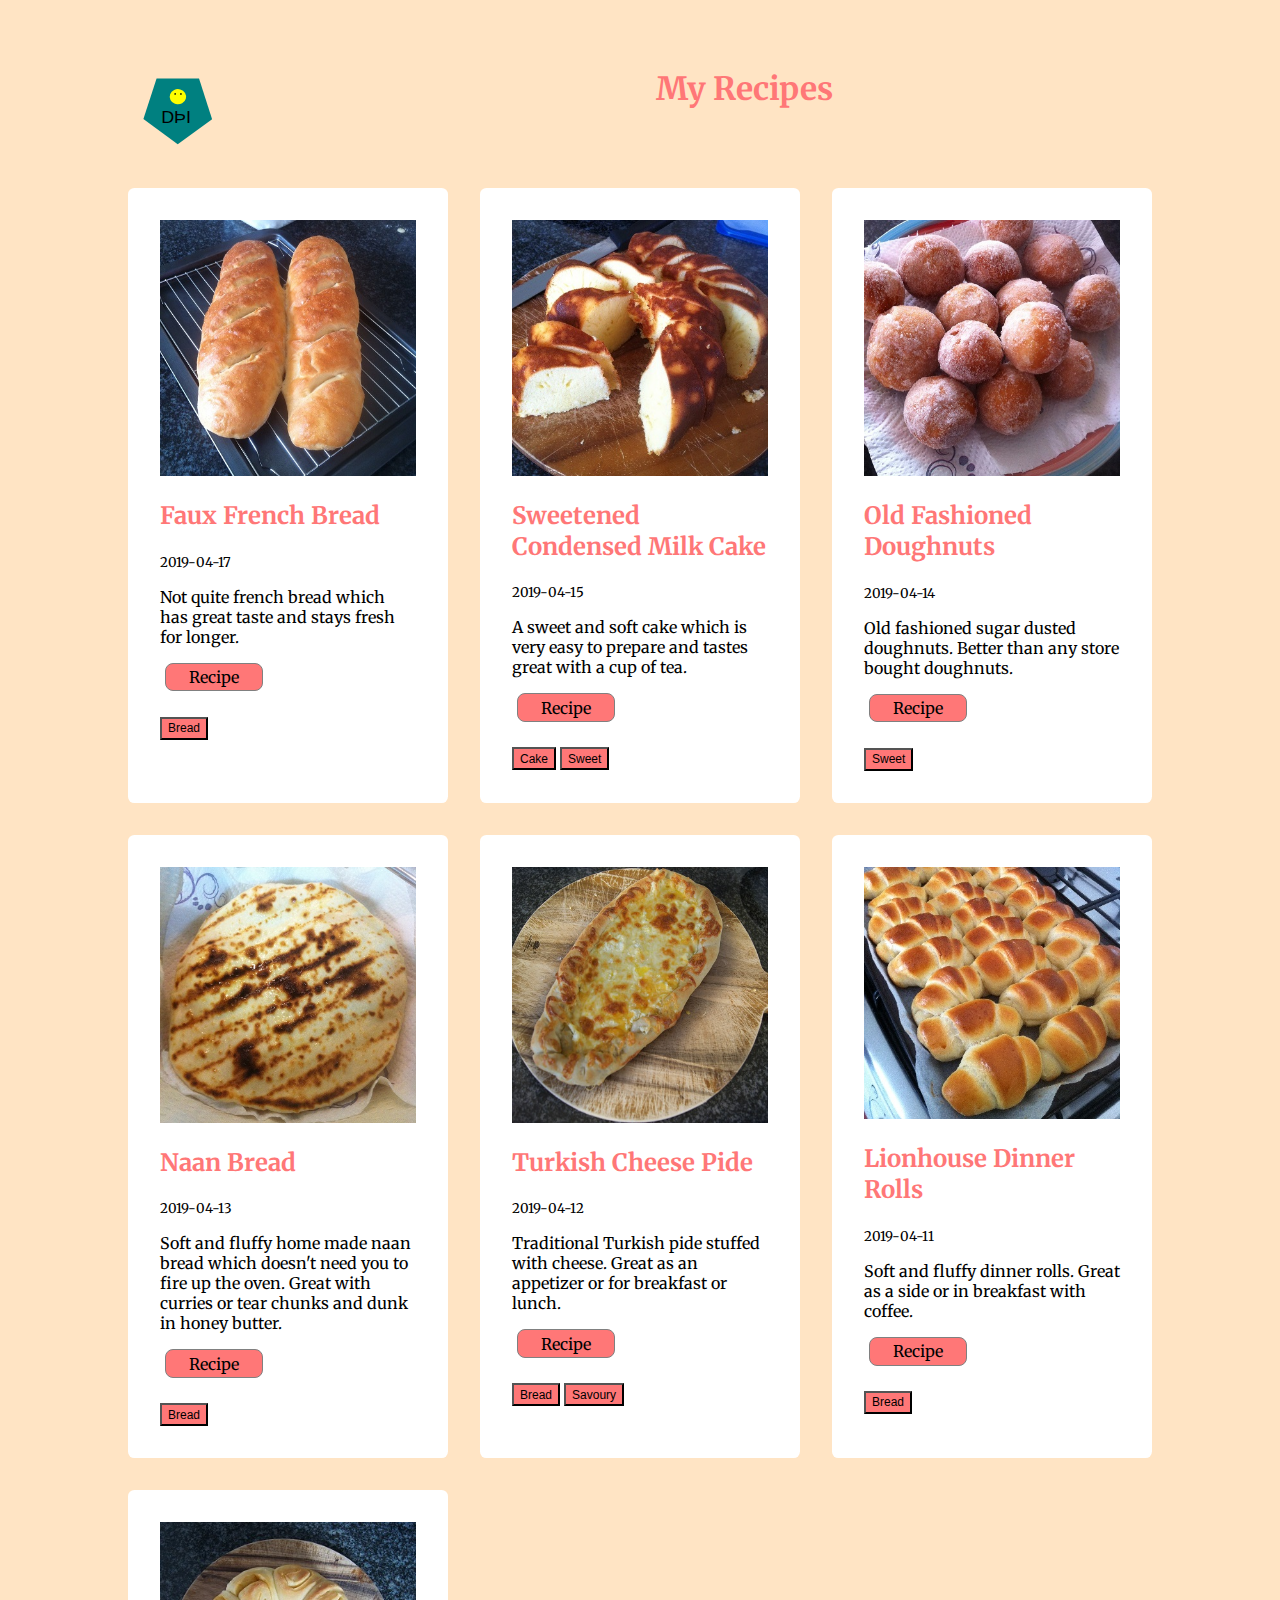
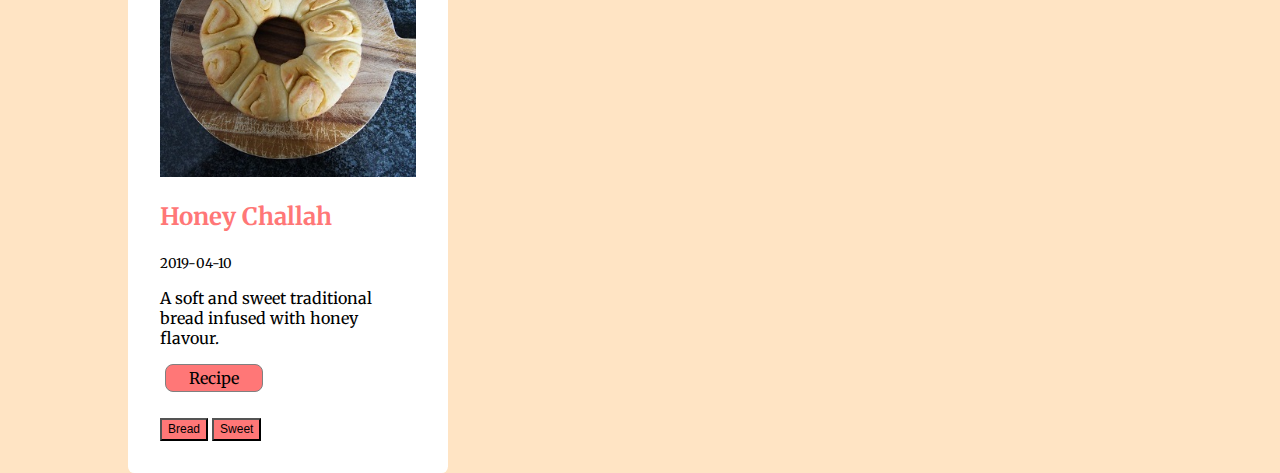
==== commit d2eef458: "breytingar" ====
--- a/index.html
+++ b/index.html
@@ -12,7 +12,7 @@
 <body class="container">
     <div class="col-2">
         <img class="image" src="image/logoForWeb.svg" alt="">
-        <h1>My recipes</h1>
+        <h1>My Recipes</h1>
     </div>
     
 
